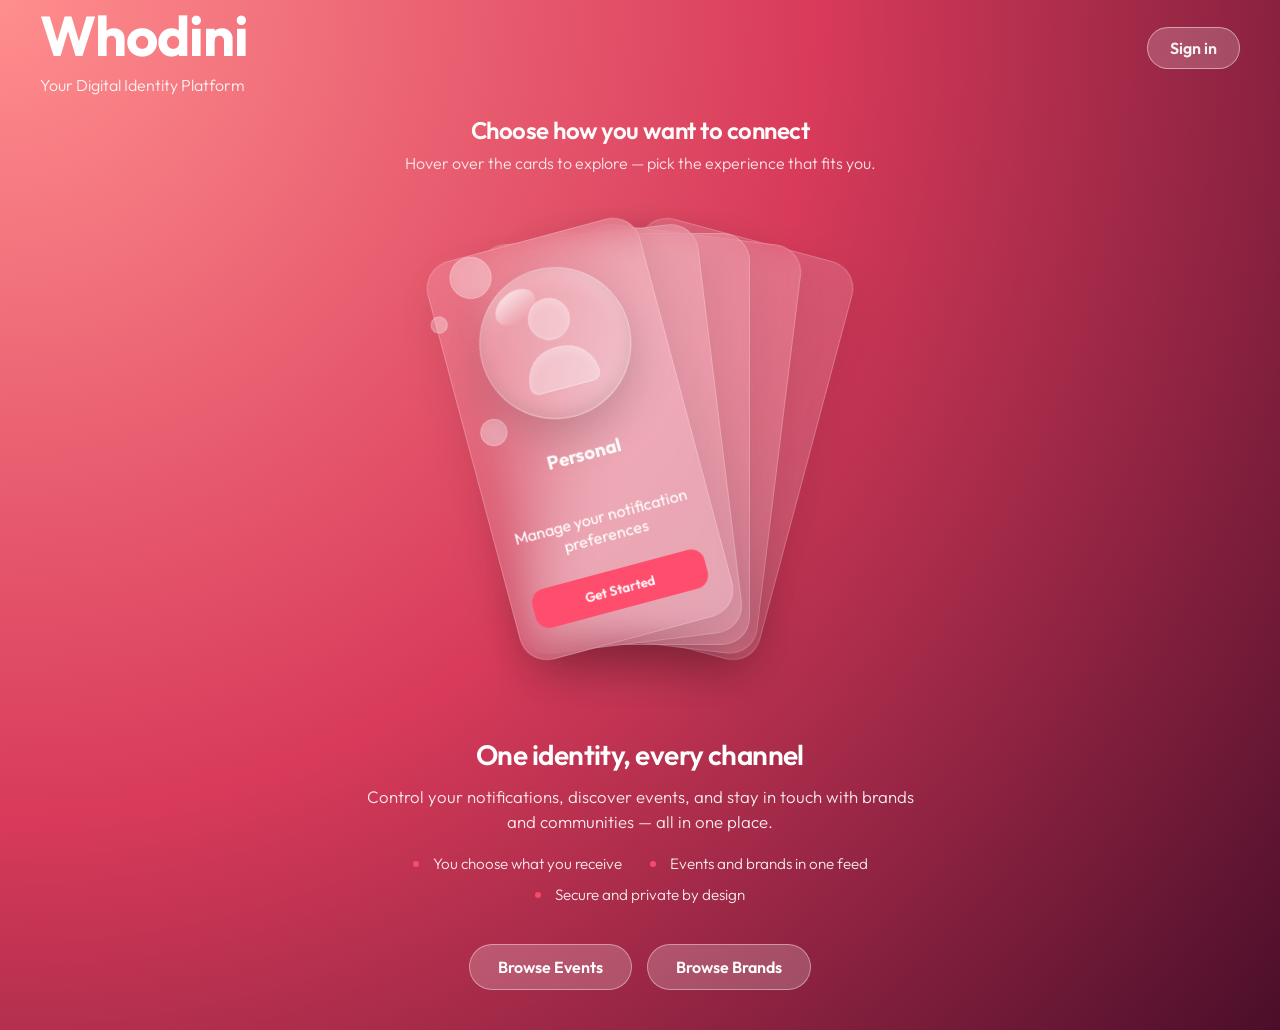
==== index.html @ ce0eb289 "first commit" ====
<!DOCTYPE html>
<html lang="en">

<head>
    <meta charset="UTF-8">
    <meta name="viewport" content="width=device-width, initial-scale=1.0">
    <title>Whodini - Digital Identity</title>
    <link rel="stylesheet" href="index.css">
    <link rel="stylesheet" href="person.css">
    <link rel="stylesheet" href="business.css">
    <link rel="stylesheet" href="community.css">
    <link rel="stylesheet" href="event.css">
    <link rel="stylesheet" href="agency.css">
    <link rel="stylesheet" href="loader.css">
</head>

<body>

    <div class="header">
        <div class="header-brand">
            <h1>Whodini</h1>
            <p>Your Digital Identity Platform</p>
        </div>
        <nav class="header-nav">
            <a href="#" class="header-nav-link header-signin-btn">Sign in</a>
        </nav>
    </div>

    <section class="hero-lead">
        <p class="hero-lead-text">Choose how you want to connect</p>
        <p class="hero-lead-sub hero-lead-sub--desktop">Hover over the cards to explore — pick the experience that fits you.</p>
        <p class="hero-lead-sub hero-lead-sub--mobile">Swipe or scroll the cards to explore — pick the experience that fits you.</p>
    </section>

    <div class="stage">
        <div class="card-wrapper">
            <div class="card">
                <div class="icon-container">
                    <div class="bubble b1"></div>
                    <div class="bubble b2"></div>
                    <div class="bubble b3"></div>

                    <div class="glass-person">
                        <div class="head"></div>
                        <div class="torso"></div>
                    </div>
                </div>
                <h3>Personal</h3>
                <p>Manage your notification preferences</p>
                <button class="btn">Get Started</button>
            </div>
        </div>

        <div class="card-wrapper">
            <div class="card">
                <div class="icon-wrapper">
                    <div class="bubble b1"></div>
                    <div class="bubble b2"></div>
                    <div class="bubble b3"></div>

                    <div class="glass-card">
                        <div class="bar bar-1"></div>
                        <div class="bar bar-2"></div>
                        <div class="bar bar-3"></div>
                        <div class="bar bar-4"></div>
                    </div>
                </div>
                <h3>Business</h3>
                <p>Send promotional alerts to subscribers</p>
                <button class="btn">Get Started</button>
            </div>
        </div>

        <div class="card-wrapper">
            <div class="card">
                <div class="community-icon-wrapper">
                    <div class="bubble b1"></div>
                    <div class="bubble b2"></div>

                    <div class="glass-group">
                        <div class="member m1"></div>
                        <div class="member m2"></div>
                        <div class="member m3"></div>
                    </div>
                </div>
                <h3>Community</h3>
                <p>Communicate with your members</p>
                <button class="btn">Get Started</button>
            </div>
        </div>

        <div class="card-wrapper">
            <div class="card">
                <div class="event-icon-wrapper">
                    <div class="bubble b1"></div>
                    <div class="bubble b3"></div>

                    <div class="glass-ticket">
                        <div class="ticket-content">
                            <div class="ticket-line"></div>
                            <div class="ticket-line short"></div>
                        </div>
                        <div class="ticket-notch"></div>
                    </div>
                </div>
                <h3>Event</h3>
                <p>Organize vendors and attendees</p>
                <button class="btn">Get Started</button>
            </div>
        </div>

        <div class="card-wrapper">
            <div class="card">
                <div class="agency-icon-wrapper">
                    <div class="bubble b1"></div>
                    <div class="bubble b2"></div>

                    <div class="glass-globe">
                        <div class="orbit"></div>
                        <div class="node n1"></div>
                        <div class="node n2"></div>
                        <div class="center-core"></div>
                    </div>
                </div>
                <h3>Agency</h3>
                <p>Manage campaigns for multi-clients</p>
                <button class="btn">Get Started</button>
            </div>
        </div>
    </div>

    <section class="value-section">
        <h2 class="value-heading">One identity, every channel</h2>
        <p class="value-text">Control your notifications, discover events, and stay in touch with brands and communities — all in one place.</p>
        <ul class="value-list">
            <li>You choose what you receive</li>
            <li>Events and brands in one feed</li>
            <li>Secure and private by design</li>
        </ul>
    </section>

    <div class="footer-section">
        <div class="button-group">
            <button class="btn-secondary">Browse Events</button>
            <button class="btn-secondary">Browse Brands</button>
        </div>
    </div>

    <div id="loader" class="loader-wrapper">
        <div class="whodini-logo-loader">
            <div class="ring ring-left"></div>
            <div class="ring ring-right"></div>
        </div>
        <div class="loader-text">Loading Whodini</div>
    </div>

    <script>
        (function () {
            var loader = document.getElementById("loader");

            function hideLoader() {
                if (loader && !loader.classList.contains("loader-hidden")) {
                    loader.classList.add("loader-hidden");
                }
            }

            // Hide loader when the page has actually finished loading (DOM + all resources)
            if (document.readyState === "complete") {
                hideLoader();
            } else {
                window.addEventListener("load", hideLoader);
            }

            // Fallback: if load never fires (e.g. stuck resource), hide after 10s
            setTimeout(hideLoader, 10000);
        })();
    </script>
</body>

</html>
---- index.css ----
@import url("https://fonts.googleapis.com/css2?family=Outfit:wght@300;600&display=swap");

:root {
  --primary-pink: #ff4d6d;
  --glass-white: rgba(255, 255, 255, 0.15);
  --solid-white: rgba(255, 255, 255, 1);
}

body {
  background: radial-gradient(circle at top left, #ff8e8e, #d83a5a, #4a0e2a);
  min-height: 100vh;
  display: flex;
  flex-direction: column;
  align-items: center;
  justify-content: center;
  font-family: "Outfit", sans-serif;
  color: white;
  margin: 0;
  padding-bottom: 40px;
}

.header {
  display: flex;
  justify-content: space-between;
  align-items: center;
  width: 100%;
  max-width: 1200px;
  margin-bottom: 20px;
  padding: 0 24px;
  z-index: 20;
}

.header-brand {
  text-align: left;
}

.header-brand h1 {
  font-size: 3.5rem;
  margin: 0;
  letter-spacing: -1px;
}

.header-brand p {
  margin: 4px 0 0;
  font-weight: 300;
  opacity: 0.9;
}

.header-nav {
  display: flex;
  align-items: center;
  gap: 24px;
}

.header-nav-link {
  color: white;
  font-weight: 600;
  font-size: 1rem;
  text-decoration: none;
  opacity: 0.95;
  transition: opacity 0.2s ease, transform 0.2s ease;
}

.header-nav-link:hover {
  opacity: 1;
  text-decoration: underline;
  text-underline-offset: 4px;
}

/* Sign in as a pill button */
.header-signin-btn {
  display: inline-block;
  padding: 10px 22px;
  background: rgba(255, 255, 255, 0.2);
  border: 1.5px solid rgba(255, 255, 255, 0.5);
  border-radius: 50px;
  text-decoration: none;
  backdrop-filter: blur(8px);
  -webkit-backdrop-filter: blur(8px);
  transition: background 0.25s ease, border-color 0.25s ease, transform 0.25s ease, box-shadow 0.25s ease;
}

.header-signin-btn:hover {
  background: rgba(255, 255, 255, 0.35);
  border-color: rgba(255, 255, 255, 0.7);
  text-decoration: none;
  transform: translateY(-1px);
  box-shadow: 0 4px 20px rgba(0, 0, 0, 0.15);
}

/* --- HERO LEAD (above cards) --- */
.hero-lead {
  text-align: center;
  margin-bottom: 16px;
  z-index: 10;
}

.hero-lead-text {
  font-size: 1.5rem;
  font-weight: 600;
  margin: 0;
  letter-spacing: -0.02em;
  opacity: 0.98;
}

.hero-lead-sub {
  font-size: 1rem;
  font-weight: 300;
  margin: 8px 0 0;
  opacity: 0.85;
}
.hero-lead-sub--mobile {
  display: none;
}
@media (max-width: 1023px) {
  .hero-lead-sub--desktop {
    display: none;
  }
  .hero-lead-sub--mobile {
    display: block;
  }
}

/* --- VALUE SECTION (below cards) --- */
.value-section {
  width: 100%;
  max-width: 560px;
  margin-top: 48px;
  padding: 0 24px;
  text-align: center;
  z-index: 10;
  animation: fadeIn 1s ease 0.4s backwards;
}

.value-heading {
  font-size: 1.75rem;
  font-weight: 600;
  margin: 0;
  letter-spacing: -0.02em;
}

.value-text {
  font-size: 1.05rem;
  font-weight: 300;
  margin: 12px 0 20px;
  line-height: 1.5;
  opacity: 0.9;
}

.value-list {
  list-style: none;
  padding: 0;
  margin: 0;
  display: flex;
  flex-wrap: wrap;
  justify-content: center;
  gap: 12px 28px;
  font-size: 0.95rem;
  font-weight: 300;
  opacity: 0.9;
}

.value-list li {
  position: relative;
  padding-left: 20px;
}

.value-list li::before {
  content: "";
  position: absolute;
  left: 0;
  top: 50%;
  transform: translateY(-50%);
  width: 6px;
  height: 6px;
  background: var(--primary-pink);
  border-radius: 50%;
}

.stage {
  position: relative;
  width: 100%;
  max-width: 1200px;
  height: 500px;
  display: flex;
  justify-content: center;
  align-items: center;
}

/* --- CARD WRAPPER (single block: layout + transition + animation) --- */
.card-wrapper {
  position: absolute;
  width: 220px;
  height: 350px;
  display: flex;
  justify-content: center;
  align-items: center;
  perspective: 1000px;
  transition: transform 0.8s cubic-bezier(0.25, 1, 0.5, 1);
  animation: shuffleIn 0.9s cubic-bezier(0.175, 0.885, 0.32, 1.275) backwards;
}

/* --- THE CARD (The Glass Pane) --- */
.card {
  width: 100%;
  height: 100%;
  background: var(--glass-white);
  backdrop-filter: blur(15px);
  -webkit-backdrop-filter: blur(15px);
  border: 1px solid rgba(255, 255, 255, 0.2);
  border-radius: 28px;
  padding: 30px 20px;
  display: flex;
  flex-direction: column;
  align-items: center;
  justify-content: space-between;
  text-align: center;
  box-shadow: 0 20px 50px rgba(0, 0, 0, 0.1);

  /* FIX: Explicitly define transform transition here */
  transition:
    transform 0.4s cubic-bezier(0.34, 1.56, 0.64, 1),
    box-shadow 0.4s ease,
    background 0.4s ease,
    border 0.4s ease;
}

/* --- HIDE CONTENT FOR BACKGROUND CARDS --- */
.card-wrapper:not(:first-child) h3,
.card-wrapper:not(:first-child) p,
.card-wrapper:not(:first-child) .btn,
.card-wrapper:not(:first-child) [class*="icon-"] {
  opacity: 0;
  transform: translateY(15px);
  transition: opacity 0.5s ease, transform 0.5s ease;
}

/* --- FAN STATE (Default) --- */
.card-wrapper:nth-child(1) {
  transform: translateX(-60px) rotate(-15deg);
  z-index: 5;
}
.card-wrapper:nth-child(2) {
  transform: translateX(-30px) rotate(-7deg);
  z-index: 4;
}
.card-wrapper:nth-child(3) {
  transform: translateX(0px) rotate(0deg);
  z-index: 3;
}
.card-wrapper:nth-child(4) {
  transform: translateX(30px) rotate(7deg);
  z-index: 2;
}
.card-wrapper:nth-child(5) {
  transform: translateX(60px) rotate(15deg);
  z-index: 1;
}

/* --- SPREAD STATE (Stage Hover) --- */
.stage:hover .card-wrapper:nth-child(1) {
  transform: translateX(-500px) rotate(0deg);
}
.stage:hover .card-wrapper:nth-child(2) {
  transform: translateX(-250px) rotate(0deg);
}
.stage:hover .card-wrapper:nth-child(3) {
  transform: translateX(0px) rotate(0deg);
}
.stage:hover .card-wrapper:nth-child(4) {
  transform: translateX(250px) rotate(0deg);
}
.stage:hover .card-wrapper:nth-child(5) {
  transform: translateX(500px) rotate(0deg);
}

/* Show hidden content on spread */
.stage:hover h3,
.stage:hover p,
.stage:hover .btn,
.stage:hover [class*="icon-"] {
  opacity: 1;
  transform: translateY(0);
}

/* --- INDIVIDUAL CARD HOVER (The Fix) --- */
.card-wrapper:hover {
  z-index: 100 !important; /* Bring current card to front */
}

.card-wrapper:hover .card {
  /* Apply the lift and scale precisely to the card element */
  transform: translateY(-40px) scale(1.05);
  background: rgba(255, 255, 255, 0.25); /* Brighten glass on hover */
  border: 1px solid rgba(255, 255, 255, 0.5);
  box-shadow: 0 40px 80px rgba(0, 0, 0, 0.3);
}

/* --- BUTTON STYLES --- */
.btn {
  background: var(--primary-pink);
  border: none;
  color: white;
  padding: 12px;
  border-radius: 14px;
  width: 100%;
  font-weight: 600;
  font-family: "Outfit", sans-serif;
  cursor: pointer;
  transition: background 0.3s ease;
}

.btn:hover {
  background: #ff1f4b;
}

/* --- ENTRANCE ANIMATION --- */
@keyframes shuffleIn {
  0% {
    transform: translateY(600px) rotate(45deg);
    opacity: 0;
  }
  100% {
    opacity: 1;
  }
}

.card-wrapper:nth-child(1) {
  animation-delay: 0.1s;
}
.card-wrapper:nth-child(2) {
  animation-delay: 0.2s;
}
.card-wrapper:nth-child(3) {
  animation-delay: 0.3s;
}
.card-wrapper:nth-child(4) {
  animation-delay: 0.4s;
}
.card-wrapper:nth-child(5) {
  animation-delay: 0.5s;
}
/* --- FOOTER / BROWSE SECTION --- */
.footer-section {
  margin-top: 40px;
  text-align: center;
  z-index: 20;
  display: flex;
  flex-direction: column;
  align-items: center;
  gap: 20px;
  animation: fadeIn 1.2s ease forwards;
}

.button-group {
  display: flex;
  gap: 15px;
}

/* Pill-shaped secondary buttons from reference */
.btn-secondary {
  background: rgba(255, 255, 255, 0.2); /* Glass effect */
  border: 1.5px solid rgba(255, 255, 255, 0.4);
  color: white;
  padding: 12px 28px;
  border-radius: 50px; /* Pill shape */
  font-family: "Outfit", sans-serif;
  font-weight: 600;
  font-size: 1rem;
  cursor: pointer;
  transition: background 0.3s ease, transform 0.3s ease, box-shadow 0.3s ease;
  backdrop-filter: blur(5px);
}

.btn-secondary:hover {
  background: rgba(255, 255, 255, 0.3);
  transform: translateY(-2px);
  box-shadow: 0 5px 15px rgba(0, 0, 0, 0.1);
}

@keyframes fadeIn {
  from {
    opacity: 0;
    transform: translateY(20px);
  }
  to {
    opacity: 1;
    transform: translateY(0);
  }
}

/* ========== RESPONSIVE: ALL SCREEN SIZES ========== */

/* Large desktop: slightly tighter spread for 1024–1199px */
@media (max-width: 1199px) and (min-width: 1024px) {
  .header-brand h1 {
    font-size: 2.75rem;
  }
  .stage:hover .card-wrapper:nth-child(1) {
    transform: translateX(-320px) rotate(0deg);
  }
  .stage:hover .card-wrapper:nth-child(2) {
    transform: translateX(-160px) rotate(0deg);
  }
  .stage:hover .card-wrapper:nth-child(4) {
    transform: translateX(160px) rotate(0deg);
  }
  .stage:hover .card-wrapper:nth-child(5) {
    transform: translateX(320px) rotate(0deg);
  }
  .card-wrapper {
    width: 200px;
    height: 320px;
  }
  .card-wrapper:nth-child(1) {
    transform: translateX(-48px) rotate(-12deg);
  }
  .card-wrapper:nth-child(2) {
    transform: translateX(-24px) rotate(-6deg);
  }
  .card-wrapper:nth-child(4) {
    transform: translateX(24px) rotate(6deg);
  }
  .card-wrapper:nth-child(5) {
    transform: translateX(48px) rotate(12deg);
  }
}

/* Tablet + mobile: horizontal scroll card row (no hover fan) */
@media (max-width: 1023px) {
  body {
    padding-bottom: 20px;
    justify-content: flex-start;
    padding-top: 12px;
    min-height: 100vh;
    box-sizing: border-box;
  }
  .header {
    padding: 0 16px;
    margin-bottom: 12px;
  }
  .header-brand h1 {
    font-size: 2.25rem;
  }
  .header-brand p {
    font-size: 0.9rem;
  }
  .header-signin-btn {
    padding: 8px 18px;
    font-size: 0.9rem;
  }
  .hero-lead {
    margin-bottom: 10px;
    padding: 0 16px;
  }
  .hero-lead-text {
    font-size: 1.25rem;
  }
  .hero-lead-sub {
    font-size: 0.9rem;
    margin-top: 4px;
  }
  .value-section {
    margin-top: 24px;
    padding: 0 16px;
  }
  .value-heading {
    font-size: 1.4rem;
  }
  .value-text {
    font-size: 0.95rem;
    margin: 8px 0 12px;
  }
  .value-list {
    font-size: 0.9rem;
    gap: 8px 20px;
  }
  .footer-section {
    margin-top: 20px;
    padding: 0 16px;
  }
  .button-group {
    flex-wrap: wrap;
    justify-content: center;
    gap: 12px;
  }
  .btn-secondary {
    padding: 10px 22px;
    font-size: 0.95rem;
  }

  /* Stage: horizontal scroll row */
  .stage {
    width: 100%;
    max-width: 100%;
    height: auto;
    min-height: 340px;
    justify-content: flex-start;
    align-items: center;
    overflow-x: auto;
    overflow-y: visible;
    -webkit-overflow-scrolling: touch;
    scroll-snap-type: x mandatory;
    scroll-padding: 24px;
    padding: 12px 24px 16px;
    gap: 0;
  }
  .stage::-webkit-scrollbar {
    height: 6px;
  }
  .stage::-webkit-scrollbar-track {
    background: rgba(255, 255, 255, 0.1);
    border-radius: 3px;
  }
  .stage::-webkit-scrollbar-thumb {
    background: rgba(255, 255, 255, 0.3);
    border-radius: 3px;
  }
  .card-wrapper {
    position: relative;
    width: 200px;
    height: 340px;
    flex-shrink: 0;
    margin: 0 14px;
    scroll-snap-align: center;
    transform: none !important;
  }
  .card-wrapper:first-child {
    margin-left: 0;
  }
  .card-wrapper:last-child {
    margin-right: 0;
  }
  .card-wrapper:nth-child(1),
  .card-wrapper:nth-child(2),
  .card-wrapper:nth-child(3),
  .card-wrapper:nth-child(4),
  .card-wrapper:nth-child(5) {
    transform: none !important;
  }
  .stage:hover .card-wrapper:nth-child(1),
  .stage:hover .card-wrapper:nth-child(2),
  .stage:hover .card-wrapper:nth-child(3),
  .stage:hover .card-wrapper:nth-child(4),
  .stage:hover .card-wrapper:nth-child(5) {
    transform: none !important;
  }
  .card-wrapper:not(:first-child) h3,
  .card-wrapper:not(:first-child) p,
  .card-wrapper:not(:first-child) .btn,
  .card-wrapper:not(:first-child) [class*="icon-"] {
    opacity: 1;
    transform: translateY(0);
  }
  .stage:hover h3,
  .stage:hover p,
  .stage:hover .btn,
  .stage:hover [class*="icon-"] {
    opacity: 1;
    transform: translateY(0);
  }
  .card-wrapper:hover .card {
    transform: translateY(-8px) scale(1.02);
  }
  .card {
    padding: 18px 16px;
  }
  .card h3 {
    font-size: 1.1rem;
  }
  .card p {
    font-size: 0.85rem;
  }
}

/* Mobile: smaller cards, more spacing */
@media (max-width: 767px) {
  .header-brand h1 {
    font-size: 1.85rem;
  }
  .header-brand p {
    font-size: 0.85rem;
  }
  .hero-lead-text {
    font-size: 1.15rem;
  }
  .hero-lead-sub {
    font-size: 0.85rem;
  }
  .stage {
    min-height: 300px;
    padding: 10px 24px 14px;
    scroll-padding: 24px;
  }
  .card-wrapper {
    width: 180px;
    height: 280px;
    margin: 0 16px;
  }
  .card-wrapper:first-child {
    margin-left: 0;
  }
  .card-wrapper:last-child {
    margin-right: 0;
  }
  .card {
    padding: 14px 12px;
    border-radius: 20px;
  }
  .card h3 {
    font-size: 1rem;
  }
  .card p {
    font-size: 0.8rem;
  }
  .btn {
    padding: 9px 10px;
    font-size: 0.9rem;
  }
  .value-heading {
    font-size: 1.2rem;
  }
  .value-text {
    font-size: 0.88rem;
    margin: 6px 0 10px;
  }
  .value-section {
    margin-top: 18px;
  }
  .footer-section {
    margin-top: 16px;
  }
  .value-list {
    flex-direction: column;
    align-items: center;
    gap: 8px;
  }

  /* Smaller card icons on mobile */
  .card .icon-container {
    width: 100px;
    height: 100px;
  }
  .card .icon-container .bubble.b1 {
    width: 20px;
    height: 20px;
    top: -14px;
    left: -6px;
  }
  .card .icon-container .bubble.b2 {
    width: 10px;
    height: 10px;
    bottom: 14px;
    right: -14px;
  }
  .card .icon-container .bubble.b3 {
    width: 7px;
    height: 7px;
    top: 26px;
    right: -20px;
  }
  .card .icon-container .head {
    width: 26px;
    height: 26px;
    margin-bottom: 5px;
  }
  .card .icon-container .torso {
    width: 46px;
    height: 26px;
    border-radius: 26px 26px 6px 6px;
  }
  .card .icon-wrapper {
    width: 120px;
    height: 94px;
  }
  .card .icon-wrapper .bubble.b1 {
    width: 26px;
    height: 26px;
    top: -20px;
    right: -6px;
  }
  .card .icon-wrapper .bubble.b2 {
    width: 16px;
    height: 16px;
    bottom: -6px;
    left: -14px;
  }
  .card .icon-wrapper .bubble.b3 {
    width: 10px;
    height: 10px;
    top: 14px;
    left: -26px;
  }
  .card .icon-wrapper .glass-card {
    padding: 16px;
  }
  .card .icon-wrapper .bar {
    width: 14px;
    border-radius: 4px;
  }
  .card .community-icon-wrapper {
    width: 100px;
    height: 80px;
  }
  .card .community-icon-wrapper .bubble {
    width: 18px;
    height: 18px;
  }
  .card .community-icon-wrapper .glass-group {
    width: 66px;
    height: 66px;
  }
  .card .community-icon-wrapper .member {
    width: 33px;
    height: 33px;
  }
  .card .community-icon-wrapper .m1 {
    left: 16px;
  }
  .card .community-icon-wrapper .m2,
  .card .community-icon-wrapper .m3 {
    bottom: 6px;
  }
  .card .event-icon-wrapper {
    width: 106px;
    height: 66px;
  }
  .card .event-icon-wrapper .glass-ticket {
    width: 86px;
    height: 52px;
    padding: 10px;
  }
  .card .event-icon-wrapper .ticket-notch {
    width: 14px;
    height: 14px;
    right: -7px;
  }
  .card .event-icon-wrapper .ticket-line {
    height: 3px;
  }
  .card .agency-icon-wrapper {
    width: 100px;
    height: 100px;
  }
  .card .agency-icon-wrapper .glass-globe {
    width: 53px;
    height: 53px;
  }
  .card .agency-icon-wrapper .center-core {
    width: 33px;
    height: 33px;
  }
  .card .agency-icon-wrapper .orbit {
    width: 60px;
    height: 20px;
  }
  .card .agency-icon-wrapper .node {
    width: 8px;
    height: 8px;
  }
  .card .agency-icon-wrapper .n1 {
    top: 6px;
    right: 6px;
  }
  .card .agency-icon-wrapper .n2 {
    bottom: 6px;
    left: 6px;
  }
}

/* Small phones */
@media (max-width: 479px) {
  .header {
    flex-wrap: wrap;
    gap: 12px;
    justify-content: center;
    text-align: center;
  }
  .header-brand {
    text-align: center;
    width: 100%;
  }
  .header-nav {
    width: 100%;
    justify-content: center;
  }
  .header-brand h1 {
    font-size: 1.65rem;
  }
  .hero-lead-text {
    font-size: 1.05rem;
  }
  .hero-lead-sub {
    font-size: 0.8rem;
  }
  .stage {
    min-height: 280px;
    padding: 8px 20px 12px;
    scroll-padding: 20px;
  }
  .card-wrapper {
    width: 160px;
    height: 260px;
    margin: 0 18px;
  }
  .card-wrapper:first-child {
    margin-left: 0;
  }
  .card-wrapper:last-child {
    margin-right: 0;
  }
  .card {
    padding: 12px 10px;
    border-radius: 18px;
  }
  .card h3 {
    font-size: 0.95rem;
  }
  .card p {
    font-size: 0.75rem;
  }
  .value-section {
    margin-top: 14px;
  }
  .value-heading {
    font-size: 1.1rem;
  }
  .value-text {
    font-size: 0.82rem;
    margin: 4px 0 8px;
  }
  .footer-section {
    margin-top: 12px;
  }
  .button-group {
    flex-direction: column;
    width: 100%;
    max-width: 280px;
  }
  .btn-secondary {
    width: 100%;
  }

  /* Even smaller icons on small phones */
  .card .icon-container {
    width: 86px;
    height: 86px;
  }
  .card .icon-container .head {
    width: 22px;
    height: 22px;
    margin-bottom: 4px;
  }
  .card .icon-container .torso {
    width: 38px;
    height: 22px;
    border-radius: 22px 22px 5px 5px;
  }
  .card .icon-wrapper {
    width: 100px;
    height: 78px;
  }
  .card .icon-wrapper .glass-card {
    padding: 12px;
  }
  .card .icon-wrapper .bar {
    width: 12px;
    border-radius: 3px;
  }
  .card .community-icon-wrapper {
    width: 84px;
    height: 68px;
  }
  .card .community-icon-wrapper .glass-group {
    width: 56px;
    height: 56px;
  }
  .card .community-icon-wrapper .member {
    width: 28px;
    height: 28px;
  }
  .card .community-icon-wrapper .m1 {
    left: 14px;
  }
  .card .community-icon-wrapper .m2,
  .card .community-icon-wrapper .m3 {
    bottom: 4px;
  }
  .card .event-icon-wrapper {
    width: 88px;
    height: 56px;
  }
  .card .event-icon-wrapper .glass-ticket {
    width: 72px;
    height: 44px;
    padding: 8px;
  }
  .card .event-icon-wrapper .ticket-notch {
    width: 12px;
    height: 12px;
    right: -6px;
  }
  .card .agency-icon-wrapper {
    width: 84px;
    height: 84px;
  }
  .card .agency-icon-wrapper .glass-globe {
    width: 44px;
    height: 44px;
  }
  .card .agency-icon-wrapper .center-core {
    width: 28px;
    height: 28px;
  }
  .card .agency-icon-wrapper .orbit {
    width: 50px;
    height: 16px;
  }
  .card .agency-icon-wrapper .node {
    width: 6px;
    height: 6px;
  }
  .card .agency-icon-wrapper .n1 {
    top: 4px;
    right: 4px;
  }
  .card .agency-icon-wrapper .n2 {
    bottom: 4px;
    left: 4px;
  }
}

/* Very small (e.g. 320px) */
@media (max-width: 359px) {
  body {
    padding-top: 8px;
    padding-bottom: 16px;
  }
  .header {
    margin-bottom: 8px;
  }
  .header-brand h1 {
    font-size: 1.5rem;
  }
  .hero-lead {
    margin-bottom: 6px;
  }
  .stage {
    min-height: 260px;
    padding: 8px 16px 12px;
    scroll-padding: 16px;
  }
  .card-wrapper {
    width: 140px;
    height: 240px;
    margin: 0 14px;
  }
  .card-wrapper:first-child {
    margin-left: 0;
  }
  .card-wrapper:last-child {
    margin-right: 0;
  }
  /* Smallest icons */
  .card .icon-container {
    width: 72px;
    height: 72px;
  }
  .card .icon-container .head {
    width: 18px;
    height: 18px;
    margin-bottom: 3px;
  }
  .card .icon-container .torso {
    width: 32px;
    height: 18px;
    border-radius: 18px 18px 4px 4px;
  }
  .card .icon-wrapper {
    width: 84px;
    height: 64px;
  }
  .card .icon-wrapper .glass-card {
    padding: 10px;
  }
  .card .icon-wrapper .bar {
    width: 10px;
  }
  .card .community-icon-wrapper {
    width: 70px;
    height: 56px;
  }
  .card .community-icon-wrapper .glass-group {
    width: 46px;
    height: 46px;
  }
  .card .community-icon-wrapper .member {
    width: 24px;
    height: 24px;
  }
  .card .event-icon-wrapper {
    width: 72px;
    height: 46px;
  }
  .card .event-icon-wrapper .glass-ticket {
    width: 60px;
    height: 38px;
    padding: 6px;
  }
  .card .agency-icon-wrapper {
    width: 70px;
    height: 70px;
  }
  .card .agency-icon-wrapper .glass-globe {
    width: 38px;
    height: 38px;
  }
  .card .agency-icon-wrapper .center-core {
    width: 24px;
    height: 24px;
  }
  .card .agency-icon-wrapper .orbit {
    width: 42px;
    height: 14px;
  }
  .card .agency-icon-wrapper .node {
    width: 5px;
    height: 5px;
  }
}
---- person.css ----
:root {
  /* Background color from your reference */
  --bg-color: #f28a99;
  --glass-bg: rgba(255, 255, 255, 0.25);
  --glass-border: rgba(255, 255, 255, 0.4);
  --glow: rgba(255, 255, 255, 0.6);
}
/* The Container with floating animation */
.icon-container {
  position: relative;
  width: 150px;
  height: 150px;
  animation: floatPerson 4s ease-in-out infinite;
}

/* The Glass Body */
.glass-person {
  position: relative;
  width: 100%;
  height: 100%;
  background: var(--glass-bg);
  backdrop-filter: blur(12px) saturate(150%);
  -webkit-backdrop-filter: blur(12px) saturate(150%);
  border-radius: 50%;
  border: 1px solid var(--glass-border);

  /* Layered shadows for the 3D fluid effect */
  box-shadow:
    inset 0 10px 20px var(--glow),
    inset 0 -5px 15px rgba(0, 0, 0, 0.1),
    0 20px 40px rgba(0, 0, 0, 0.15);

  display: flex;
  flex-direction: column;
  align-items: center;
  justify-content: center;
  overflow: hidden;
}

/* Profile Head */
.head {
  width: 40px;
  height: 40px;
  background: rgba(255, 255, 255, 0.3);
  border-radius: 50%;
  margin-bottom: 8px;
  border: 1px solid var(--glass-border);
  box-shadow: inset 0 4px 8px var(--glow);
}

/* Profile Body/Shoulders */
.torso {
  width: 70px;
  height: 40px;
  background: rgba(255, 255, 255, 0.3);
  border-radius: 40px 40px 10px 10px;
  border: 1px solid var(--glass-border);
  box-shadow: inset 0 4px 10px var(--glow);
}

/* Background Bubbles */
.bubble {
  position: absolute;
  background: rgba(255, 255, 255, 0.3);
  border: 1px solid var(--glass-border);
  border-radius: 50%;
  backdrop-filter: blur(4px);
  z-index: -1;
  animation: pulsePerson 3s ease-in-out infinite;
}

.b1 {
  width: 30px;
  height: 30px;
  top: -20px;
  left: -10px;
  animation-delay: 0s;
}
.b2 {
  width: 15px;
  height: 15px;
  bottom: 20px;
  right: -20px;
  animation-delay: 1s;
}
.b3 {
  width: 10px;
  height: 10px;
  top: 40px;
  right: -30px;
  animation-delay: 0.5s;
}

/* Animations */
@keyframes floatPerson {
  0%,
  100% {
    transform: translateY(0) rotate(0deg);
  }
  50% {
    transform: translateY(-15px) rotate(2deg);
  }
}

@keyframes pulsePerson {
  0%,
  100% {
    transform: scale(1);
    opacity: 0.8;
  }
  50% {
    transform: scale(1.2);
    opacity: 0.4;
  }
}

/* Shine Reflection Effect */
.glass-person::after {
  content: "";
  position: absolute;
  top: 10%;
  left: 15%;
  width: 30%;
  height: 20%;
  background: linear-gradient(to bottom, rgba(255, 255, 255, 0.6), transparent);
  border-radius: 50%;
  transform: rotate(-25deg);
}
---- business.css ----
:root {
  --glass-bg: rgba(255, 255, 255, 0.1);
  --glass-border: rgba(255, 255, 255, 0.3);
  --glow: rgba(255, 255, 255, 0.2);
  --bar-color: linear-gradient(to top, #ff4d6d, #ff8e8e);
}

.icon-wrapper {
  position: relative;
  width: 180px;
  height: 140px;
  animation: floatBusiness 5s ease-in-out infinite;
}
/* The Glass Tablet/Container */
.glass-card {
  width: 100%;
  height: 100%;
  background: var(--glass-bg);
  backdrop-filter: blur(15px) saturate(180%);
  -webkit-backdrop-filter: blur(15px) saturate(180%);
  border-radius: 24px;
  border: 1.5px solid var(--glass-border);
  box-shadow:
    inset 0 8px 15px var(--glow),
    inset 0 -4px 10px rgba(0, 0, 0, 0.05),
    0 25px 50px rgba(0, 0, 0, 0.1);
  display: flex;
  align-items: flex-end;
  justify-content: space-around;
  padding: 25px;
  box-sizing: border-box;
  position: relative;
  overflow: hidden;
}

/* Glass Chart Bars */
.bar {
  width: 20px;
  background: var(--bar-color);
  border: 1px solid var(--glass-border);
  border-radius: 6px;
  box-shadow: inset 0 4px 10px var(--glow);
  transform-origin: bottom;
  animation: grow 2s cubic-bezier(0.175, 0.885, 0.32, 1.275) forwards;
}

.bar-1 {
  height: 40%;
  animation-delay: 0.2s;
}
.bar-2 {
  height: 65%;
  animation-delay: 0.4s;
}
.bar-3 {
  height: 55%;
  animation-delay: 0.6s;
}
.bar-4 {
  height: 90%;
  animation-delay: 0.8s;
}

/* Floating Bubbles from reference */
.bubble {
  position: absolute;
  background: rgba(255, 255, 255, 0.25);
  border: 1px solid var(--glass-border);
  border-radius: 50%;
  backdrop-filter: blur(5px);
  z-index: -1;
}

.b1 {
  width: 40px;
  height: 40px;
  top: -30px;
  right: -10px;
  animation: pulseBusiness 4s infinite;
}
.b2 {
  width: 25px;
  height: 25px;
  bottom: -10px;
  left: -20px;
  animation: pulseBusiness 3s infinite 1s;
}
.b3 {
  width: 15px;
  height: 15px;
  top: 20px;
  left: -40px;
}

/* Shine Reflection */
.glass-card::before {
  content: "";
  position: absolute;
  top: 5px;
  left: 10%;
  width: 80%;
  height: 15%;
  background: linear-gradient(to bottom, rgba(255, 255, 255, 0.4), transparent);
  border-radius: 20px;
}

@keyframes floatBusiness {
  0%,
  100% {
    transform: translateY(0);
  }
  50% {
    transform: translateY(-12px);
  }
}

@keyframes grow {
  from {
    transform: scaleY(0);
    opacity: 0;
  }
  to {
    transform: scaleY(1);
    opacity: 1;
  }
}

@keyframes pulseBusiness {
  0%,
  100% {
    transform: scale(1);
    opacity: 0.6;
  }
  50% {
    transform: scale(1.15);
    opacity: 0.3;
  }
}
---- community.css ----
/* community.css */
:root {
  --glass-bg: rgba(255, 255, 255, 0.1);
  --glass-border: rgba(255, 255, 255, 0.3);
  --member-color: rgba(255, 255, 255, 0.2);
}

.community-icon-wrapper {
  position: relative;
  width: 150px;
  height: 120px;
  display: flex;
  justify-content: center;
  align-items: center;
  animation: floatCommunity 6s ease-in-out infinite;
}

.glass-group {
  position: relative;
  width: 100px;
  height: 100px;
}

.member {
  position: absolute;
  width: 50px;
  height: 50px;
  background: var(--member-color);
  backdrop-filter: blur(10px);
  -webkit-backdrop-filter: blur(10px);
  border: 1.5px solid var(--glass-border);
  border-radius: 50%;
  box-shadow: 0 10px 20px rgba(0, 0, 0, 0.1);
  transition: transform 0.3s ease;
}

/* Positioning the trio */
.m1 {
  top: 0;
  left: 25px;
  z-index: 2;
  background: rgba(255, 255, 255, 0.3);
}
.m2 {
  bottom: 10px;
  left: 0;
  z-index: 1;
}
.m3 {
  bottom: 10px;
  right: 0;
  z-index: 1;
}

/* Animation: Members pull closer on hover */
.card-wrapper:hover .m1 {
  transform: scale(1.1) translateY(-5px);
}
.card-wrapper:hover .m2 {
  transform: translateX(10px);
}
.card-wrapper:hover .m3 {
  transform: translateX(-10px);
}

/* Reusing your bubble animations */
@keyframes floatCommunity {
  0%,
  100% {
    transform: translateY(0);
  }
  50% {
    transform: translateY(-10px);
  }
}
---- event.css ----
/* event.css */
:root {
  --glass-bg: rgba(255, 255, 255, 0.1);
  --glass-border: rgba(255, 255, 255, 0.3);
  --glow: rgba(255, 255, 255, 0.2);
}

.event-icon-wrapper {
  position: relative;
  width: 160px;
  height: 100px;
  display: flex;
  justify-content: center;
  align-items: center;
  animation: floatEvent 5.5s ease-in-out infinite;
}

.glass-ticket {
  width: 130px;
  height: 80px;
  background: var(--glass-bg);
  backdrop-filter: blur(15px);
  -webkit-backdrop-filter: blur(15px);
  border: 1.5px solid var(--glass-border);
  border-radius: 12px;
  position: relative;
  display: flex;
  align-items: center;
  padding: 15px;
  overflow: hidden; /* Clips the internal shine */
  box-shadow: 0 15px 35px rgba(0, 0, 0, 0.1);
}

/* The Ticket Notch (The "cut-out" look) */
.ticket-notch {
  position: absolute;
  right: -10px;
  width: 20px;
  height: 20px;
  background: transparent;
  border: 1.5px solid var(--glass-border);
  border-radius: 50%;
  box-shadow: inset 0 0 10px rgba(0, 0, 0, 0.1);
}

/* Ticket Detail Lines */
.ticket-content {
  display: flex;
  flex-direction: column;
  gap: 8px;
  width: 60%;
}

.ticket-line {
  height: 4px;
  background: rgba(255, 255, 255, 0.4);
  border-radius: 2px;
}

.ticket-line.short {
  width: 50%;
}

/* Animation for the Event Card */
@keyframes floatEvent {
  0%,
  100% {
    transform: translateY(0) rotate(0deg);
  }
  50% {
    transform: translateY(-8px) rotate(2deg);
  }
}

/* Hover Interaction: Ticket glows and lines brighten */
.card-wrapper:hover .glass-ticket {
  background: rgba(255, 255, 255, 0.25);
  border-color: rgba(255, 255, 255, 0.6);
}

.card-wrapper:hover .ticket-line {
  background: var(--primary-pink, #ff4d6d);
}
---- agency.css ----
/* agency.css */
:root {
  --glass-bg: rgba(255, 255, 255, 0.1);
  --glass-border: rgba(255, 255, 255, 0.3);
  --node-color: rgba(255, 255, 255, 0.5);
}

.agency-icon-wrapper {
  position: relative;
  width: 150px;
  height: 150px;
  display: flex;
  justify-content: center;
  align-items: center;
  animation: floatAgency 6s ease-in-out infinite;
}

.glass-globe {
  position: relative;
  width: 80px;
  height: 80px;
}

/* The Central Core */
.center-core {
  position: absolute;
  top: 50%;
  left: 50%;
  transform: translate(-50%, -50%);
  width: 50px;
  height: 50px;
  background: var(--glass-bg);
  backdrop-filter: blur(12px);
  -webkit-backdrop-filter: blur(12px);
  border: 1.5px solid var(--glass-border);
  border-radius: 50%;
  box-shadow: inset 0 0 15px rgba(255, 255, 255, 0.2);
}

/* The Orbiting Ring */
.orbit {
  position: absolute;
  top: 50%;
  left: 50%;
  width: 90px;
  height: 30px;
  border: 1.5px solid var(--glass-border);
  border-radius: 50%;
  transform: translate(-50%, -50%) rotateX(70deg);
  animation: rotateOrbit 4s linear infinite;
}

/* Network Nodes */
.node {
  position: absolute;
  width: 12px;
  height: 12px;
  background: var(--node-color);
  border-radius: 50%;
  box-shadow: 0 0 10px rgba(255, 255, 255, 0.3);
  transition: transform 0.3s ease, background 0.3s ease;
}

.n1 {
  top: 10px;
  right: 10px;
  animation: pulseAgency 3s infinite;
}
.n2 {
  bottom: 10px;
  left: 10px;
  animation: pulseAgency 3s infinite 1.5s;
}

/* Animations */
@keyframes rotateOrbit {
  from {
    transform: translate(-50%, -50%) rotateX(70deg) rotateZ(0deg);
  }
  to {
    transform: translate(-50%, -50%) rotateX(70deg) rotateZ(360deg);
  }
}

@keyframes floatAgency {
  0%,
  100% {
    transform: translateY(0);
  }
  50% {
    transform: translateY(-15px);
  }
}

@keyframes pulseAgency {
  0%,
  100% {
    transform: scale(1);
    opacity: 1;
  }
  50% {
    transform: scale(1.1);
    opacity: 0.7;
  }
}

/* Hover Interaction */
.card-wrapper:hover .center-core {
  background: rgba(255, 255, 255, 0.3);
  border-color: #ff4d6d;
}

.card-wrapper:hover .node {
  background: #ff4d6d;
  transform: scale(1.3);
}
---- loader.css ----
/* loader.css */
.loader-wrapper {
  position: fixed;
  top: 0;
  left: 0;
  width: 100vw;
  height: 100vh;
  background: radial-gradient(circle at top left, #ff8e8e, #d83a5a, #4a0e2a);
  display: flex;
  flex-direction: column;
  justify-content: center;
  align-items: center;
  z-index: 9999; /* Above everything */
  transition:
    opacity 0.8s ease,
    visibility 0.8s;
}

/* Interlocking Rings Logo */
.whodini-logo-loader {
  position: relative;
  width: 100px;
  height: 60px;
  display: flex;
  justify-content: center;
  align-items: center;
}

.ring {
  position: absolute;
  width: 50px;
  height: 50px;
  border: 8px solid rgba(255, 255, 255, 0.2);
  border-top: 8px solid white; /* Spinner effect */
  border-radius: 50%;
  animation: spin 1.5s linear infinite;
}

.ring-left {
  left: 0;
  box-shadow: inset 0 0 10px rgba(255, 255, 255, 0.5);
}

.ring-right {
  right: 0;
  animation-direction: reverse;
  border-top-color: var(--primary-pink);
}

.loader-text {
  margin-top: 20px;
  font-family: "Outfit", sans-serif;
  font-weight: 600;
  letter-spacing: 2px;
  text-transform: uppercase;
  font-size: 0.9rem;
  color: white;
  animation: pulseText 1.5s ease-in-out infinite;
}

/* Hide state */
.loader-hidden {
  opacity: 0;
  visibility: hidden;
}

@keyframes spin {
  to {
    transform: rotate(360deg);
  }
}

@keyframes pulseText {
  0%,
  100% {
    opacity: 0.5;
    transform: scale(0.95);
  }
  50% {
    opacity: 1;
    transform: scale(1);
  }
}

/* Responsive: smaller loader on small screens */
@media (max-width: 480px) {
  .whodini-logo-loader {
    width: 80px;
    height: 48px;
  }
  .ring {
    width: 40px;
    height: 40px;
    border-width: 6px;
    border-top-width: 6px;
  }
  .loader-text {
    font-size: 0.75rem;
    margin-top: 16px;
    letter-spacing: 1px;
  }
}
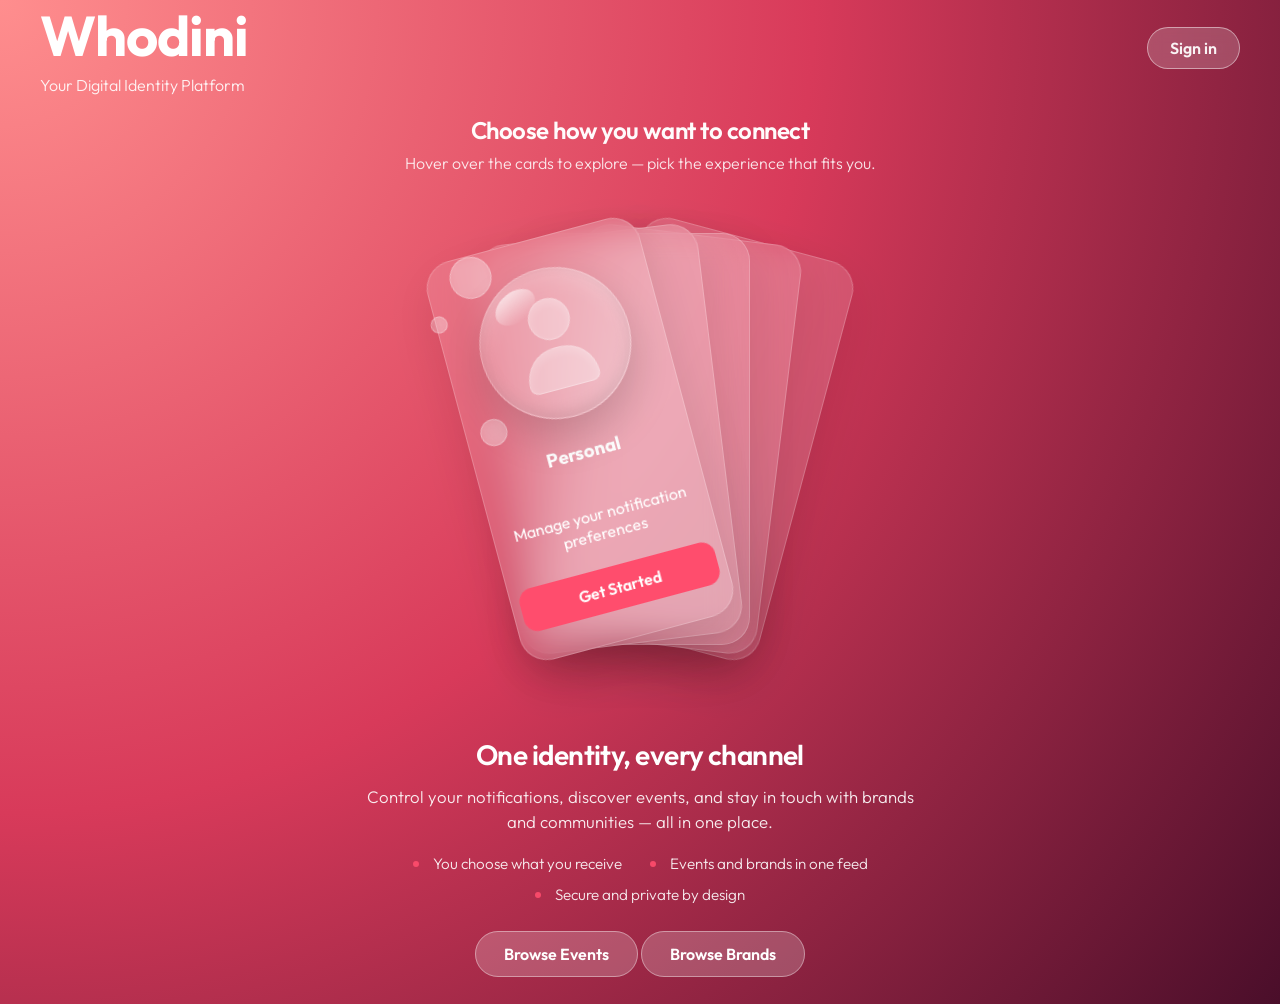
==== commit 296cd7b8: "Add links to registration page for each user type" ====
--- a/index.html
+++ b/index.html
@@ -22,14 +22,17 @@
             <p>Your Digital Identity Platform</p>
         </div>
         <nav class="header-nav">
-            <a href="#" class="header-nav-link header-signin-btn">Sign in</a>
+            <a href="https://project-whodini.github.io/whodini-fe/" class="header-nav-link header-signin-btn">Sign
+                in</a>
         </nav>
     </div>
 
     <section class="hero-lead">
         <p class="hero-lead-text">Choose how you want to connect</p>
-        <p class="hero-lead-sub hero-lead-sub--desktop">Hover over the cards to explore — pick the experience that fits you.</p>
-        <p class="hero-lead-sub hero-lead-sub--mobile">Swipe or scroll the cards to explore — pick the experience that fits you.</p>
+        <p class="hero-lead-sub hero-lead-sub--desktop">Hover over the cards to explore — pick the experience that fits
+            you.</p>
+        <p class="hero-lead-sub hero-lead-sub--mobile">Swipe or scroll the cards to explore — pick the experience that
+            fits you.</p>
     </section>
 
     <div class="stage">
@@ -47,7 +50,7 @@
                 </div>
                 <h3>Personal</h3>
                 <p>Manage your notification preferences</p>
-                <button class="btn">Get Started</button>
+                <a href="https://project-whodini.github.io/whodini-fe/register/" class="btn">Get Started</a>
             </div>
         </div>
 
@@ -67,7 +70,7 @@
                 </div>
                 <h3>Business</h3>
                 <p>Send promotional alerts to subscribers</p>
-                <button class="btn">Get Started</button>
+                <a href="https://project-whodini.github.io/whodini-fe/register/" class="btn">Get Started</a>
             </div>
         </div>
 
@@ -85,7 +88,7 @@
                 </div>
                 <h3>Community</h3>
                 <p>Communicate with your members</p>
-                <button class="btn">Get Started</button>
+                <a href="https://project-whodini.github.io/whodini-fe/register/" class="btn">Get Started</a>
             </div>
         </div>
 
@@ -105,7 +108,7 @@
                 </div>
                 <h3>Event</h3>
                 <p>Organize vendors and attendees</p>
-                <button class="btn">Get Started</button>
+                <a href="https://project-whodini.github.io/whodini-fe/register/" class="btn">Get Started</a>
             </div>
         </div>
 
@@ -124,14 +127,15 @@
                 </div>
                 <h3>Agency</h3>
                 <p>Manage campaigns for multi-clients</p>
-                <button class="btn">Get Started</button>
+                <a href="https://project-whodini.github.io/whodini-fe/register/" class="btn">Get Started</a>
             </div>
         </div>
     </div>
 
     <section class="value-section">
         <h2 class="value-heading">One identity, every channel</h2>
-        <p class="value-text">Control your notifications, discover events, and stay in touch with brands and communities — all in one place.</p>
+        <p class="value-text">Control your notifications, discover events, and stay in touch with brands and communities
+            — all in one place.</p>
         <ul class="value-list">
             <li>You choose what you receive</li>
             <li>Events and brands in one feed</li>
@@ -140,9 +144,9 @@
     </section>
 
     <div class="footer-section">
-        <div class="button-group">
-            <button class="btn-secondary">Browse Events</button>
-            <button class="btn-secondary">Browse Brands</button>
+        <div class="a-group">
+            <a class="btn-secondary">Browse Events</a>
+            <a class="btn-secondary">Browse Brands</a>
         </div>
     </div>
 
--- a/index.css
+++ b/index.css
@@ -5,7 +5,9 @@
   --glass-white: rgba(255, 255, 255, 0.15);
   --solid-white: rgba(255, 255, 255, 1);
 }
-
+a {
+  text-decoration: none;
+}
 body {
   background: radial-gradient(circle at top left, #ff8e8e, #d83a5a, #4a0e2a);
   min-height: 100vh;
@@ -58,7 +60,9 @@
   font-size: 1rem;
   text-decoration: none;
   opacity: 0.95;
-  transition: opacity 0.2s ease, transform 0.2s ease;
+  transition:
+    opacity 0.2s ease,
+    transform 0.2s ease;
 }
 
 .header-nav-link:hover {
@@ -77,7 +81,11 @@
   text-decoration: none;
   backdrop-filter: blur(8px);
   -webkit-backdrop-filter: blur(8px);
-  transition: background 0.25s ease, border-color 0.25s ease, transform 0.25s ease, box-shadow 0.25s ease;
+  transition:
+    background 0.25s ease,
+    border-color 0.25s ease,
+    transform 0.25s ease,
+    box-shadow 0.25s ease;
 }
 
 .header-signin-btn:hover {
@@ -232,7 +240,9 @@
 .card-wrapper:not(:first-child) [class*="icon-"] {
   opacity: 0;
   transform: translateY(15px);
-  transition: opacity 0.5s ease, transform 0.5s ease;
+  transition:
+    opacity 0.5s ease,
+    transform 0.5s ease;
 }
 
 /* --- FAN STATE (Default) --- */
@@ -368,7 +378,10 @@
   font-weight: 600;
   font-size: 1rem;
   cursor: pointer;
-  transition: background 0.3s ease, transform 0.3s ease, box-shadow 0.3s ease;
+  transition:
+    background 0.3s ease,
+    transform 0.3s ease,
+    box-shadow 0.3s ease;
   backdrop-filter: blur(5px);
 }
 
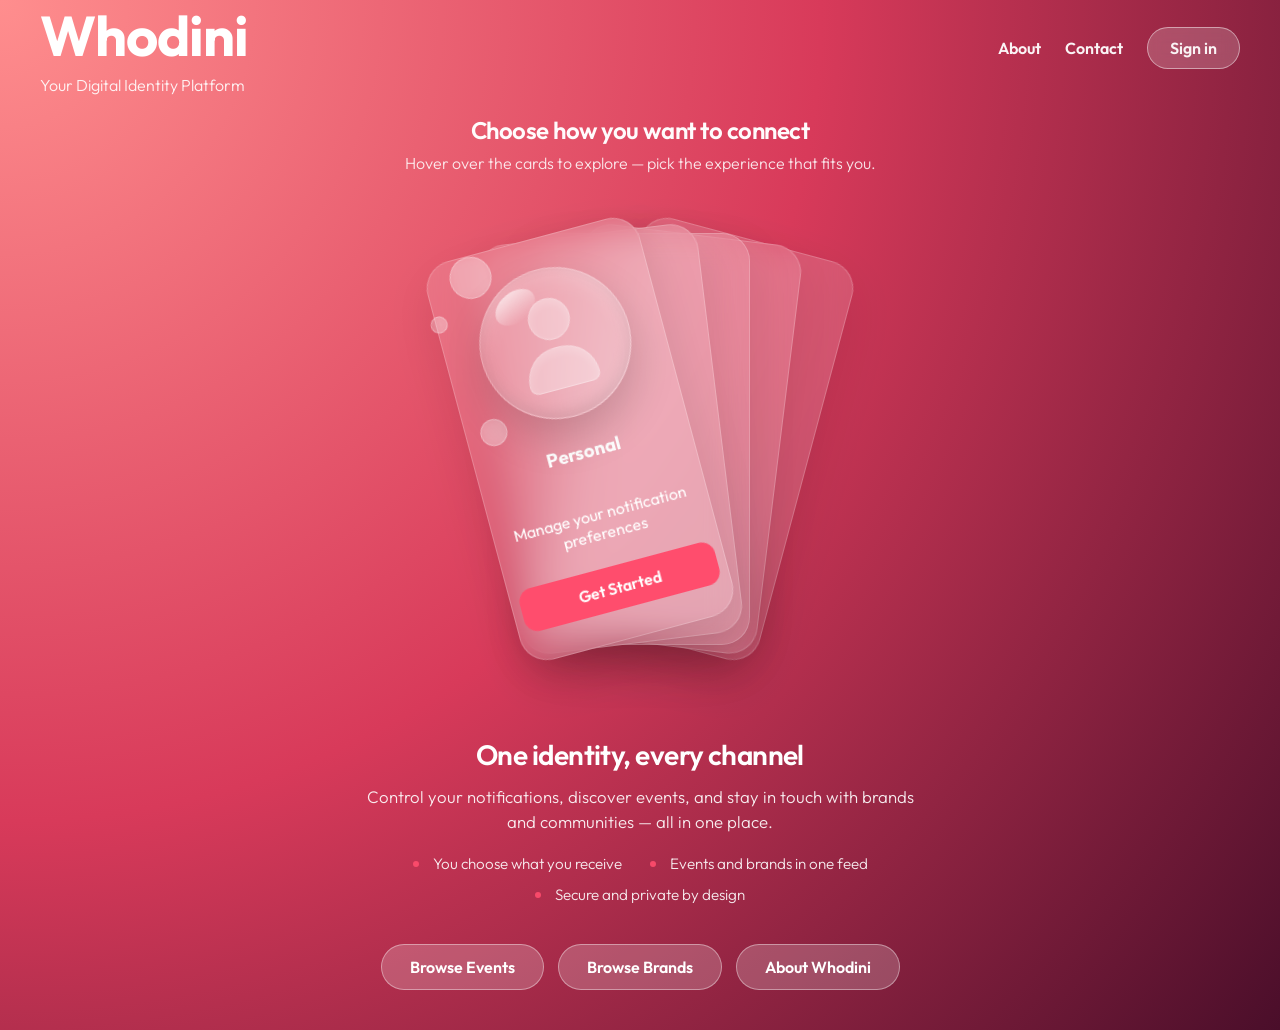
==== commit 594d1210: "Add About and Contact page" ====
--- a/index.html
+++ b/index.html
@@ -1,184 +1,212 @@
-<!DOCTYPE html>
+<!doctype html>
 <html lang="en">
-
-<head>
-    <meta charset="UTF-8">
-    <meta name="viewport" content="width=device-width, initial-scale=1.0">
+  <head>
+    <meta charset="UTF-8" />
+    <meta name="viewport" content="width=device-width, initial-scale=1.0" />
     <title>Whodini - Digital Identity</title>
-    <link rel="stylesheet" href="index.css">
-    <link rel="stylesheet" href="person.css">
-    <link rel="stylesheet" href="business.css">
-    <link rel="stylesheet" href="community.css">
-    <link rel="stylesheet" href="event.css">
-    <link rel="stylesheet" href="agency.css">
-    <link rel="stylesheet" href="loader.css">
-</head>
-
-<body>
-
+    <link rel="stylesheet" href="index.css" />
+    <link rel="stylesheet" href="person.css" />
+    <link rel="stylesheet" href="business.css" />
+    <link rel="stylesheet" href="community.css" />
+    <link rel="stylesheet" href="event.css" />
+    <link rel="stylesheet" href="agency.css" />
+    <link rel="stylesheet" href="loader.css" />
+  </head>
+
+  <body>
     <div class="header">
-        <div class="header-brand">
-            <h1>Whodini</h1>
-            <p>Your Digital Identity Platform</p>
-        </div>
-        <nav class="header-nav">
-            <a href="https://project-whodini.github.io/whodini-fe/" class="header-nav-link header-signin-btn">Sign
-                in</a>
-        </nav>
+      <div class="header-brand">
+        <h1>Whodini</h1>
+        <p>Your Digital Identity Platform</p>
+      </div>
+      <nav class="header-nav">
+        <a href="about/index.html" class="header-nav-link">About</a>
+        <a href="contact/index.html" class="header-nav-link">Contact</a>
+        <a
+          href="https://project-whodini.github.io/whodini-fe/"
+          class="header-nav-link header-signin-btn"
+          >Sign in</a
+        >
+      </nav>
     </div>
 
     <section class="hero-lead">
-        <p class="hero-lead-text">Choose how you want to connect</p>
-        <p class="hero-lead-sub hero-lead-sub--desktop">Hover over the cards to explore — pick the experience that fits
-            you.</p>
-        <p class="hero-lead-sub hero-lead-sub--mobile">Swipe or scroll the cards to explore — pick the experience that
-            fits you.</p>
+      <p class="hero-lead-text">Choose how you want to connect</p>
+      <p class="hero-lead-sub hero-lead-sub--desktop">
+        Hover over the cards to explore — pick the experience that fits you.
+      </p>
+      <p class="hero-lead-sub hero-lead-sub--mobile">
+        Swipe or scroll the cards to explore — pick the experience that fits
+        you.
+      </p>
     </section>
 
     <div class="stage">
-        <div class="card-wrapper">
-            <div class="card">
-                <div class="icon-container">
-                    <div class="bubble b1"></div>
-                    <div class="bubble b2"></div>
-                    <div class="bubble b3"></div>
-
-                    <div class="glass-person">
-                        <div class="head"></div>
-                        <div class="torso"></div>
-                    </div>
-                </div>
-                <h3>Personal</h3>
-                <p>Manage your notification preferences</p>
-                <a href="https://project-whodini.github.io/whodini-fe/register/" class="btn">Get Started</a>
-            </div>
-        </div>
-
-        <div class="card-wrapper">
-            <div class="card">
-                <div class="icon-wrapper">
-                    <div class="bubble b1"></div>
-                    <div class="bubble b2"></div>
-                    <div class="bubble b3"></div>
-
-                    <div class="glass-card">
-                        <div class="bar bar-1"></div>
-                        <div class="bar bar-2"></div>
-                        <div class="bar bar-3"></div>
-                        <div class="bar bar-4"></div>
-                    </div>
-                </div>
-                <h3>Business</h3>
-                <p>Send promotional alerts to subscribers</p>
-                <a href="https://project-whodini.github.io/whodini-fe/register/" class="btn">Get Started</a>
-            </div>
-        </div>
-
-        <div class="card-wrapper">
-            <div class="card">
-                <div class="community-icon-wrapper">
-                    <div class="bubble b1"></div>
-                    <div class="bubble b2"></div>
-
-                    <div class="glass-group">
-                        <div class="member m1"></div>
-                        <div class="member m2"></div>
-                        <div class="member m3"></div>
-                    </div>
-                </div>
-                <h3>Community</h3>
-                <p>Communicate with your members</p>
-                <a href="https://project-whodini.github.io/whodini-fe/register/" class="btn">Get Started</a>
-            </div>
-        </div>
-
-        <div class="card-wrapper">
-            <div class="card">
-                <div class="event-icon-wrapper">
-                    <div class="bubble b1"></div>
-                    <div class="bubble b3"></div>
-
-                    <div class="glass-ticket">
-                        <div class="ticket-content">
-                            <div class="ticket-line"></div>
-                            <div class="ticket-line short"></div>
-                        </div>
-                        <div class="ticket-notch"></div>
-                    </div>
-                </div>
-                <h3>Event</h3>
-                <p>Organize vendors and attendees</p>
-                <a href="https://project-whodini.github.io/whodini-fe/register/" class="btn">Get Started</a>
-            </div>
-        </div>
-
-        <div class="card-wrapper">
-            <div class="card">
-                <div class="agency-icon-wrapper">
-                    <div class="bubble b1"></div>
-                    <div class="bubble b2"></div>
-
-                    <div class="glass-globe">
-                        <div class="orbit"></div>
-                        <div class="node n1"></div>
-                        <div class="node n2"></div>
-                        <div class="center-core"></div>
-                    </div>
-                </div>
-                <h3>Agency</h3>
-                <p>Manage campaigns for multi-clients</p>
-                <a href="https://project-whodini.github.io/whodini-fe/register/" class="btn">Get Started</a>
-            </div>
-        </div>
+      <div class="card-wrapper">
+        <div class="card">
+          <div class="icon-container">
+            <div class="bubble b1"></div>
+            <div class="bubble b2"></div>
+            <div class="bubble b3"></div>
+
+            <div class="glass-person">
+              <div class="head"></div>
+              <div class="torso"></div>
+            </div>
+          </div>
+          <h3>Personal</h3>
+          <p>Manage your notification preferences</p>
+          <a
+            href="https://project-whodini.github.io/whodini-fe/register/"
+            class="btn"
+            >Get Started</a
+          >
+        </div>
+      </div>
+
+      <div class="card-wrapper">
+        <div class="card">
+          <div class="icon-wrapper">
+            <div class="bubble b1"></div>
+            <div class="bubble b2"></div>
+            <div class="bubble b3"></div>
+
+            <div class="glass-card">
+              <div class="bar bar-1"></div>
+              <div class="bar bar-2"></div>
+              <div class="bar bar-3"></div>
+              <div class="bar bar-4"></div>
+            </div>
+          </div>
+          <h3>Business</h3>
+          <p>Send promotional alerts to subscribers</p>
+          <a
+            href="https://project-whodini.github.io/whodini-fe/register/"
+            class="btn"
+            >Get Started</a
+          >
+        </div>
+      </div>
+
+      <div class="card-wrapper">
+        <div class="card">
+          <div class="community-icon-wrapper">
+            <div class="bubble b1"></div>
+            <div class="bubble b2"></div>
+
+            <div class="glass-group">
+              <div class="member m1"></div>
+              <div class="member m2"></div>
+              <div class="member m3"></div>
+            </div>
+          </div>
+          <h3>Community</h3>
+          <p>Communicate with your members</p>
+          <a
+            href="https://project-whodini.github.io/whodini-fe/register/"
+            class="btn"
+            >Get Started</a
+          >
+        </div>
+      </div>
+
+      <div class="card-wrapper">
+        <div class="card">
+          <div class="event-icon-wrapper">
+            <div class="bubble b1"></div>
+            <div class="bubble b3"></div>
+
+            <div class="glass-ticket">
+              <div class="ticket-content">
+                <div class="ticket-line"></div>
+                <div class="ticket-line short"></div>
+              </div>
+              <div class="ticket-notch"></div>
+            </div>
+          </div>
+          <h3>Event</h3>
+          <p>Organize vendors and attendees</p>
+          <a
+            href="https://project-whodini.github.io/whodini-fe/register/"
+            class="btn"
+            >Get Started</a
+          >
+        </div>
+      </div>
+
+      <div class="card-wrapper">
+        <div class="card">
+          <div class="agency-icon-wrapper">
+            <div class="bubble b1"></div>
+            <div class="bubble b2"></div>
+
+            <div class="glass-globe">
+              <div class="orbit"></div>
+              <div class="node n1"></div>
+              <div class="node n2"></div>
+              <div class="center-core"></div>
+            </div>
+          </div>
+          <h3>Agency</h3>
+          <p>Manage campaigns for multi-clients</p>
+          <a
+            href="https://project-whodini.github.io/whodini-fe/register/"
+            class="btn"
+            >Get Started</a
+          >
+        </div>
+      </div>
     </div>
 
     <section class="value-section">
-        <h2 class="value-heading">One identity, every channel</h2>
-        <p class="value-text">Control your notifications, discover events, and stay in touch with brands and communities
-            — all in one place.</p>
-        <ul class="value-list">
-            <li>You choose what you receive</li>
-            <li>Events and brands in one feed</li>
-            <li>Secure and private by design</li>
-        </ul>
+      <h2 class="value-heading">One identity, every channel</h2>
+      <p class="value-text">
+        Control your notifications, discover events, and stay in touch with
+        brands and communities — all in one place.
+      </p>
+      <ul class="value-list">
+        <li>You choose what you receive</li>
+        <li>Events and brands in one feed</li>
+        <li>Secure and private by design</li>
+      </ul>
     </section>
 
     <div class="footer-section">
-        <div class="a-group">
-            <a class="btn-secondary">Browse Events</a>
-            <a class="btn-secondary">Browse Brands</a>
-        </div>
+      <div class="a-group">
+        <a class="btn-secondary">Browse Events</a>
+        <a class="btn-secondary">Browse Brands</a>
+        <a href="about/index.html" class="btn-secondary">About Whodini</a>
+      </div>
     </div>
 
     <div id="loader" class="loader-wrapper">
-        <div class="whodini-logo-loader">
-            <div class="ring ring-left"></div>
-            <div class="ring ring-right"></div>
-        </div>
-        <div class="loader-text">Loading Whodini</div>
+      <div class="whodini-logo-loader">
+        <div class="ring ring-left"></div>
+        <div class="ring ring-right"></div>
+      </div>
+      <div class="loader-text">Loading Whodini</div>
     </div>
 
     <script>
-        (function () {
-            var loader = document.getElementById("loader");
-
-            function hideLoader() {
-                if (loader && !loader.classList.contains("loader-hidden")) {
-                    loader.classList.add("loader-hidden");
-                }
-            }
-
-            // Hide loader when the page has actually finished loading (DOM + all resources)
-            if (document.readyState === "complete") {
-                hideLoader();
-            } else {
-                window.addEventListener("load", hideLoader);
-            }
-
-            // Fallback: if load never fires (e.g. stuck resource), hide after 10s
-            setTimeout(hideLoader, 10000);
-        })();
+      (function () {
+        var loader = document.getElementById("loader");
+
+        function hideLoader() {
+          if (loader && !loader.classList.contains("loader-hidden")) {
+            loader.classList.add("loader-hidden");
+          }
+        }
+
+        // Hide loader when the page has actually finished loading (DOM + all resources)
+        if (document.readyState === "complete") {
+          hideLoader();
+        } else {
+          window.addEventListener("load", hideLoader);
+        }
+
+        // Fallback: if load never fires (e.g. stuck resource), hide after 10s
+        setTimeout(hideLoader, 10000);
+      })();
     </script>
-</body>
-
-</html>+  </body>
+</html>
--- a/index.css
+++ b/index.css
@@ -362,6 +362,13 @@
   animation: fadeIn 1.2s ease forwards;
 }
 
+.a-group {
+  display: flex;
+  flex-wrap: wrap;
+  justify-content: center;
+  gap: 14px;
+}
+
 .button-group {
   display: flex;
   gap: 15px;
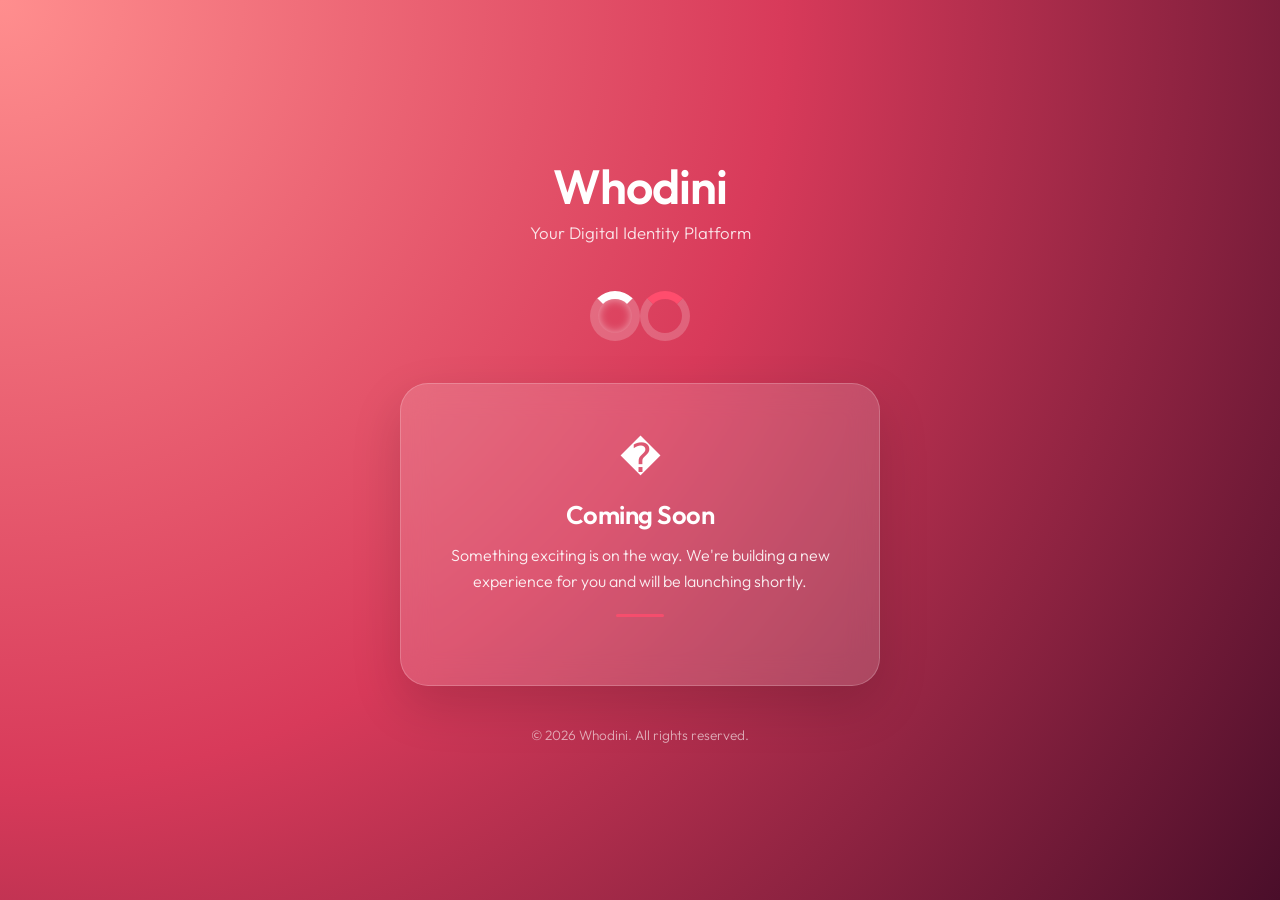
==== commit 01045ba8: "Maintennce: Update index.html" ====
--- a/index.html
+++ b/index.html
@@ -3,210 +3,227 @@
   <head>
     <meta charset="UTF-8" />
     <meta name="viewport" content="width=device-width, initial-scale=1.0" />
-    <title>Whodini - Digital Identity</title>
-    <link rel="stylesheet" href="index.css" />
-    <link rel="stylesheet" href="person.css" />
-    <link rel="stylesheet" href="business.css" />
-    <link rel="stylesheet" href="community.css" />
-    <link rel="stylesheet" href="event.css" />
-    <link rel="stylesheet" href="agency.css" />
-    <link rel="stylesheet" href="loader.css" />
+    <title>Whodini - Coming Soon</title>
+    <link
+      rel="stylesheet"
+      href="https://fonts.googleapis.com/css2?family=Outfit:wght@300;600&display=swap"
+    />
+    <style>
+      :root {
+        --primary-pink: #ff4d6d;
+        --glass-white: rgba(255, 255, 255, 0.15);
+      }
+
+      * {
+        margin: 0;
+        padding: 0;
+        box-sizing: border-box;
+      }
+
+      body {
+        background: radial-gradient(
+          circle at top left,
+          #ff8e8e,
+          #d83a5a,
+          #4a0e2a
+        );
+        min-height: 100vh;
+        display: flex;
+        flex-direction: column;
+        align-items: center;
+        justify-content: center;
+        font-family: "Outfit", sans-serif;
+        color: white;
+        padding: 24px;
+        text-align: center;
+      }
+
+      /* ---- Interlocking rings animation ---- */
+      .logo-rings {
+        position: relative;
+        width: 100px;
+        height: 60px;
+        margin-bottom: 32px;
+      }
+
+      .ring {
+        position: absolute;
+        width: 50px;
+        height: 50px;
+        border: 8px solid rgba(255, 255, 255, 0.2);
+        border-top: 8px solid white;
+        border-radius: 50%;
+        animation: spin 1.5s linear infinite;
+      }
+
+      .ring-left {
+        left: 0;
+        box-shadow: inset 0 0 10px rgba(255, 255, 255, 0.5);
+      }
+
+      .ring-right {
+        right: 0;
+        animation-direction: reverse;
+        border-top-color: var(--primary-pink);
+      }
+
+      /* ---- Content ---- */
+      .brand {
+        font-size: 3rem;
+        font-weight: 600;
+        letter-spacing: -1px;
+        margin-bottom: 6px;
+      }
+
+      .tagline {
+        font-weight: 300;
+        opacity: 0.85;
+        margin-bottom: 48px;
+        font-size: 1.05rem;
+      }
+
+      /* Glass card */
+      .maintenance-card {
+        background: var(--glass-white);
+        backdrop-filter: blur(15px);
+        -webkit-backdrop-filter: blur(15px);
+        border: 1px solid rgba(255, 255, 255, 0.2);
+        border-radius: 28px;
+        padding: 48px 36px;
+        max-width: 480px;
+        width: 100%;
+        box-shadow: 0 20px 50px rgba(0, 0, 0, 0.15);
+        animation: fadeUp 0.8s ease forwards;
+      }
+
+      .wrench-icon {
+        font-size: 2.5rem;
+        margin-bottom: 16px;
+        display: block;
+        animation: wiggle 2s ease-in-out infinite;
+      }
+
+      .maintenance-card h2 {
+        font-size: 1.6rem;
+        font-weight: 600;
+        margin-bottom: 12px;
+        letter-spacing: -0.02em;
+      }
+
+      .maintenance-card p {
+        font-weight: 300;
+        font-size: 1rem;
+        line-height: 1.6;
+        opacity: 0.9;
+        margin-bottom: 8px;
+      }
+
+      .maintenance-card p:last-child {
+        margin-bottom: 0;
+      }
+
+      .divider {
+        width: 48px;
+        height: 3px;
+        background: var(--primary-pink);
+        border-radius: 3px;
+        margin: 20px auto;
+        opacity: 0.8;
+      }
+
+      .contact-link {
+        color: white;
+        font-weight: 600;
+        text-decoration: underline;
+        text-underline-offset: 4px;
+        transition: opacity 0.2s ease;
+      }
+
+      .contact-link:hover {
+        opacity: 0.8;
+      }
+
+      /* ---- Footer ---- */
+      .footer {
+        margin-top: 40px;
+        font-weight: 300;
+        font-size: 0.85rem;
+        opacity: 0.6;
+      }
+
+      /* ---- Animations ---- */
+      @keyframes spin {
+        to {
+          transform: rotate(360deg);
+        }
+      }
+
+      @keyframes fadeUp {
+        from {
+          opacity: 0;
+          transform: translateY(30px);
+        }
+        to {
+          opacity: 1;
+          transform: translateY(0);
+        }
+      }
+
+      @keyframes wiggle {
+        0%,
+        100% {
+          transform: rotate(0deg);
+        }
+        25% {
+          transform: rotate(12deg);
+        }
+        75% {
+          transform: rotate(-12deg);
+        }
+      }
+
+      /* ---- Responsive ---- */
+      @media (max-width: 479px) {
+        .brand {
+          font-size: 2.2rem;
+        }
+        .tagline {
+          font-size: 0.9rem;
+          margin-bottom: 32px;
+        }
+        .maintenance-card {
+          padding: 32px 24px;
+          border-radius: 22px;
+        }
+        .maintenance-card h2 {
+          font-size: 1.3rem;
+        }
+        .maintenance-card p {
+          font-size: 0.9rem;
+        }
+      }
+    </style>
   </head>
 
   <body>
-    <div class="header">
-      <div class="header-brand">
-        <h1>Whodini</h1>
-        <p>Your Digital Identity Platform</p>
-      </div>
-      <nav class="header-nav">
-        <a href="about/index.html" class="header-nav-link">About</a>
-        <a href="contact/index.html" class="header-nav-link">Contact</a>
-        <a
-          href="https://project-whodini.github.io/whodini-fe/"
-          class="header-nav-link header-signin-btn"
-          >Sign in</a
-        >
-      </nav>
+    <h1 class="brand">Whodini</h1>
+    <p class="tagline">Your Digital Identity Platform</p>
+
+    <div class="logo-rings">
+      <div class="ring ring-left"></div>
+      <div class="ring ring-right"></div>
     </div>
 
-    <section class="hero-lead">
-      <p class="hero-lead-text">Choose how you want to connect</p>
-      <p class="hero-lead-sub hero-lead-sub--desktop">
-        Hover over the cards to explore — pick the experience that fits you.
+    <div class="maintenance-card">
+      <span class="wrench-icon">�</span>
+      <h2>Coming Soon</h2>
+      <p>
+        Something exciting is on the way. We're building a new experience for
+        you and will be launching shortly.
       </p>
-      <p class="hero-lead-sub hero-lead-sub--mobile">
-        Swipe or scroll the cards to explore — pick the experience that fits
-        you.
-      </p>
-    </section>
-
-    <div class="stage">
-      <div class="card-wrapper">
-        <div class="card">
-          <div class="icon-container">
-            <div class="bubble b1"></div>
-            <div class="bubble b2"></div>
-            <div class="bubble b3"></div>
-
-            <div class="glass-person">
-              <div class="head"></div>
-              <div class="torso"></div>
-            </div>
-          </div>
-          <h3>Personal</h3>
-          <p>Manage your notification preferences</p>
-          <a
-            href="https://project-whodini.github.io/whodini-fe/register/"
-            class="btn"
-            >Get Started</a
-          >
-        </div>
-      </div>
-
-      <div class="card-wrapper">
-        <div class="card">
-          <div class="icon-wrapper">
-            <div class="bubble b1"></div>
-            <div class="bubble b2"></div>
-            <div class="bubble b3"></div>
-
-            <div class="glass-card">
-              <div class="bar bar-1"></div>
-              <div class="bar bar-2"></div>
-              <div class="bar bar-3"></div>
-              <div class="bar bar-4"></div>
-            </div>
-          </div>
-          <h3>Business</h3>
-          <p>Send promotional alerts to subscribers</p>
-          <a
-            href="https://project-whodini.github.io/whodini-fe/register/"
-            class="btn"
-            >Get Started</a
-          >
-        </div>
-      </div>
-
-      <div class="card-wrapper">
-        <div class="card">
-          <div class="community-icon-wrapper">
-            <div class="bubble b1"></div>
-            <div class="bubble b2"></div>
-
-            <div class="glass-group">
-              <div class="member m1"></div>
-              <div class="member m2"></div>
-              <div class="member m3"></div>
-            </div>
-          </div>
-          <h3>Community</h3>
-          <p>Communicate with your members</p>
-          <a
-            href="https://project-whodini.github.io/whodini-fe/register/"
-            class="btn"
-            >Get Started</a
-          >
-        </div>
-      </div>
-
-      <div class="card-wrapper">
-        <div class="card">
-          <div class="event-icon-wrapper">
-            <div class="bubble b1"></div>
-            <div class="bubble b3"></div>
-
-            <div class="glass-ticket">
-              <div class="ticket-content">
-                <div class="ticket-line"></div>
-                <div class="ticket-line short"></div>
-              </div>
-              <div class="ticket-notch"></div>
-            </div>
-          </div>
-          <h3>Event</h3>
-          <p>Organize vendors and attendees</p>
-          <a
-            href="https://project-whodini.github.io/whodini-fe/register/"
-            class="btn"
-            >Get Started</a
-          >
-        </div>
-      </div>
-
-      <div class="card-wrapper">
-        <div class="card">
-          <div class="agency-icon-wrapper">
-            <div class="bubble b1"></div>
-            <div class="bubble b2"></div>
-
-            <div class="glass-globe">
-              <div class="orbit"></div>
-              <div class="node n1"></div>
-              <div class="node n2"></div>
-              <div class="center-core"></div>
-            </div>
-          </div>
-          <h3>Agency</h3>
-          <p>Manage campaigns for multi-clients</p>
-          <a
-            href="https://project-whodini.github.io/whodini-fe/register/"
-            class="btn"
-            >Get Started</a
-          >
-        </div>
-      </div>
+      <div class="divider"></div>
     </div>
 
-    <section class="value-section">
-      <h2 class="value-heading">One identity, every channel</h2>
-      <p class="value-text">
-        Control your notifications, discover events, and stay in touch with
-        brands and communities — all in one place.
-      </p>
-      <ul class="value-list">
-        <li>You choose what you receive</li>
-        <li>Events and brands in one feed</li>
-        <li>Secure and private by design</li>
-      </ul>
-    </section>
-
-    <div class="footer-section">
-      <div class="a-group">
-        <a class="btn-secondary">Browse Events</a>
-        <a class="btn-secondary">Browse Brands</a>
-        <a href="about/index.html" class="btn-secondary">About Whodini</a>
-      </div>
-    </div>
-
-    <div id="loader" class="loader-wrapper">
-      <div class="whodini-logo-loader">
-        <div class="ring ring-left"></div>
-        <div class="ring ring-right"></div>
-      </div>
-      <div class="loader-text">Loading Whodini</div>
-    </div>
-
-    <script>
-      (function () {
-        var loader = document.getElementById("loader");
-
-        function hideLoader() {
-          if (loader && !loader.classList.contains("loader-hidden")) {
-            loader.classList.add("loader-hidden");
-          }
-        }
-
-        // Hide loader when the page has actually finished loading (DOM + all resources)
-        if (document.readyState === "complete") {
-          hideLoader();
-        } else {
-          window.addEventListener("load", hideLoader);
-        }
-
-        // Fallback: if load never fires (e.g. stuck resource), hide after 10s
-        setTimeout(hideLoader, 10000);
-      })();
-    </script>
+    <p class="footer">&copy; 2026 Whodini. All rights reserved.</p>
   </body>
 </html>
